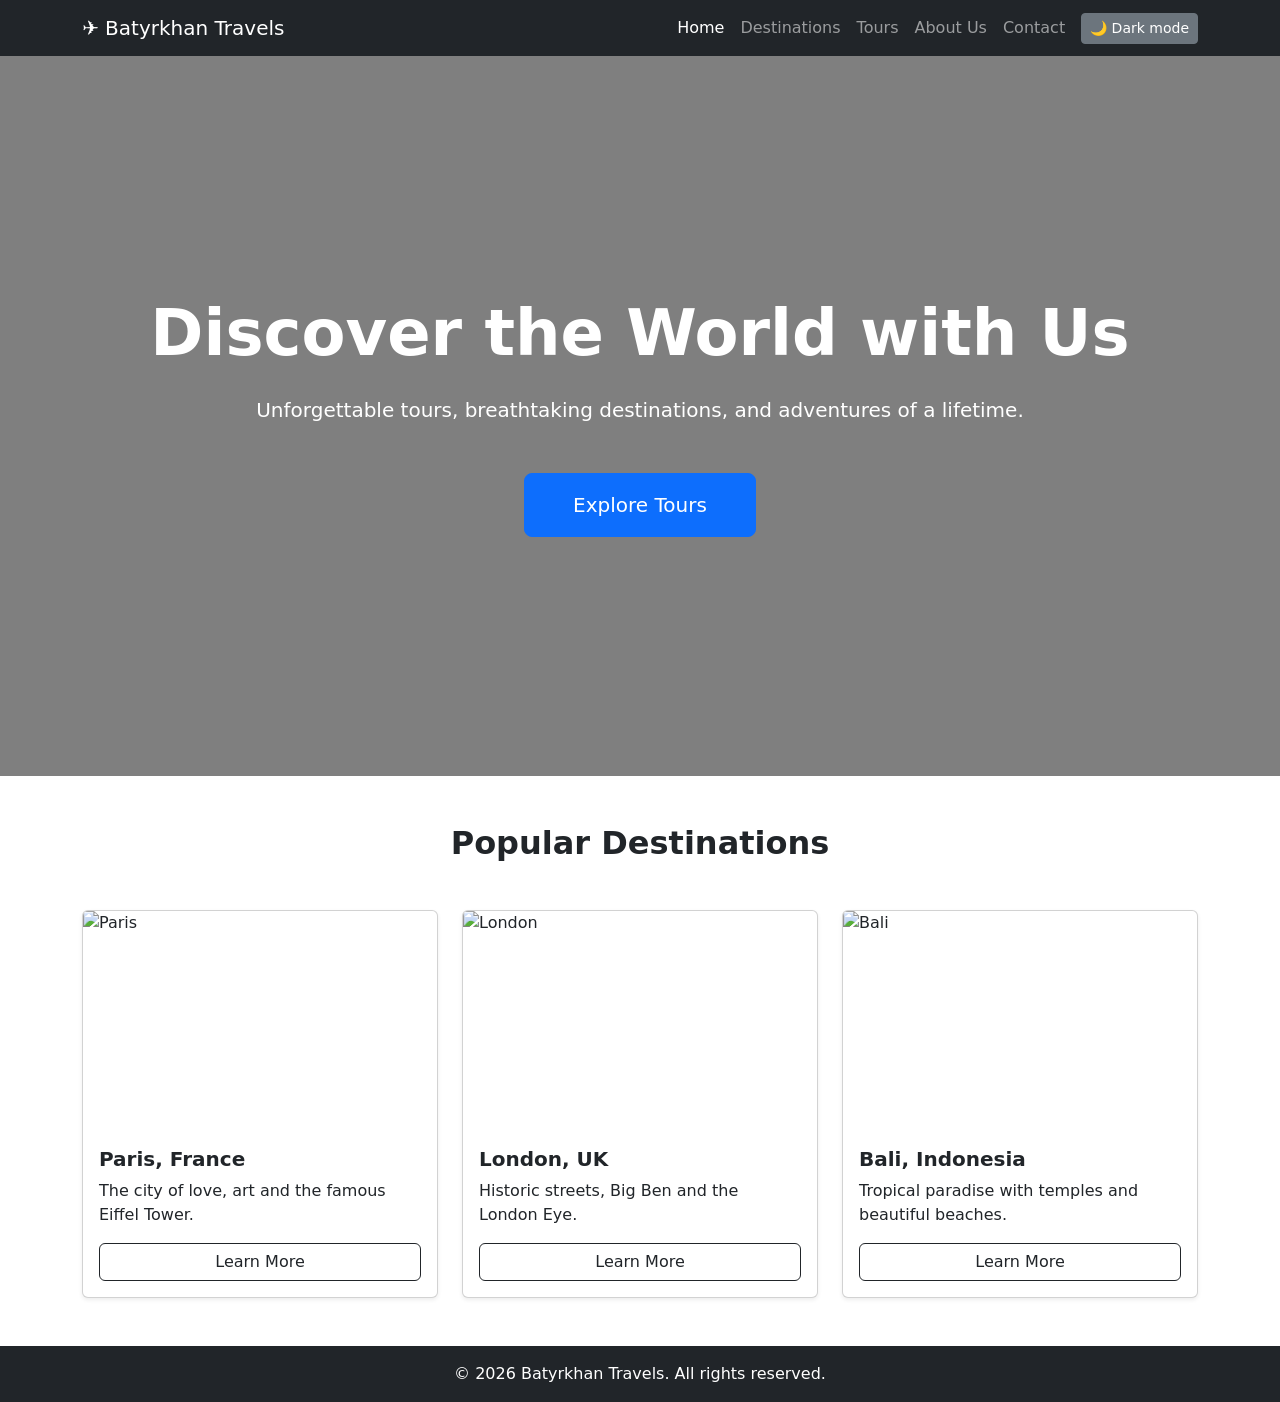
==== index.html @ 0d2ae260 "fix: restore truncated index and about pages" ====
<!DOCTYPE html>
<html lang="en">
<head>
    <meta charset="UTF-8">
    <meta name="viewport" content="width=device-width, initial-scale=1.0">
    <title>Batyrkhan Travels | Home</title>
    <link href="https://cdn.jsdelivr.net/npm/bootstrap@5.3.0/dist/css/bootstrap.min.css" rel="stylesheet">
    <link rel="stylesheet" href="styles.css">
</head>
<body>
    <nav class="navbar navbar-expand-lg navbar-dark bg-dark sticky-top">
        <div class="container">
            <a class="navbar-brand" href="index.html">✈️ Batyrkhan Travels</a>
            <button class="navbar-toggler" type="button" data-bs-toggle="collapse" data-bs-target="#navbarNav" aria-label="Open menu">
                <span class="navbar-toggler-icon"></span>
            </button>
            <div class="collapse navbar-collapse" id="navbarNav">
                <ul class="navbar-nav ms-auto align-items-lg-center">
                    <li class="nav-item"><a class="nav-link active" href="index.html">Home</a></li>
                    <li class="nav-item"><a class="nav-link" href="destinations.html">Destinations</a></li>
                    <li class="nav-item"><a class="nav-link" href="tours.html">Tours</a></li>
                    <li class="nav-item"><a class="nav-link" href="about.html">About Us</a></li>
                    <li class="nav-item"><a class="nav-link" href="contact.html">Contact</a></li>
                    <li class="nav-item"><button id="theme-btn" type="button" class="btn btn-sm btn-secondary ms-lg-2 mt-2 mt-lg-0">🌙 Dark mode</button></li>
                </ul>
            </div>
        </div>
    </nav>

    <main class="hero-section d-flex align-items-center text-center text-white">
        <div class="container">
            <h1 class="display-3 fw-bold mb-4">Discover the World with Us</h1>
            <p class="lead mb-5">Unforgettable tours, breathtaking destinations, and adventures of a lifetime.</p>
            <a href="tours.html" class="btn btn-primary btn-lg px-5 py-3">Explore Tours</a>
        </div>
    </main>

    <section class="container py-5">
        <h2 class="text-center mb-5 fw-bold">Popular Destinations</h2>

        <div class="row g-4">
            <div class="col-12 col-md-4">
                <div class="card h-100 shadow-sm destination-card">
                    <img src="https://images.unsplash.com/photo-1499856871958-5b9627545d1a?ixlib=rb-4.0.3&auto=format&fit=crop&w=600&q=80" class="card-img-top" alt="Paris">
                    <div class="card-body">
                        <h5 class="card-title fw-bold">Paris, France</h5>
                        <p class="card-text">The city of love, art and the famous Eiffel Tower.</p>
                        <a href="destinations.html" class="btn btn-outline-dark w-100">Learn More</a>
                    </div>
                </div>
            </div>

            <div class="col-12 col-md-4">
                <div class="card h-100 shadow-sm destination-card">
                    <img src="https://images.unsplash.com/photo-1513635269975-59663e0ac1ad?ixlib=rb-4.0.3&auto=format&fit=crop&w=600&q=80" class="card-img-top" alt="London">
                    <div class="card-body">
                        <h5 class="card-title fw-bold">London, UK</h5>
                        <p class="card-text">Historic streets, Big Ben and the London Eye.</p>
                        <a href="destinations.html" class="btn btn-outline-dark w-100">Learn More</a>
                    </div>
                </div>
            </div>

            <div class="col-12 col-md-4">
                <div class="card h-100 shadow-sm destination-card">
                    <img src="https://images.unsplash.com/photo-1582719478250-c89cae4dc85b?ixlib=rb-4.0.3&auto=format&fit=crop&w=600&q=80" class="card-img-top" alt="Bali">
                    <div class="card-body">
                        <h5 class="card-title fw-bold">Bali, Indonesia</h5>
                        <p class="card-text">Tropical paradise with temples and beautiful beaches.</p>
                        <a href="destinations.html" class="btn btn-outline-dark w-100">Learn More</a>
                    </div>
                </div>
            </div>
        </div>
    </section>

    <footer class="bg-dark text-white text-center py-3">
        <p class="mb-0">&copy; 2026 Batyrkhan Travels. All rights reserved.</p>
    </footer>

    <script src="https://cdn.jsdelivr.net/npm/bootstrap@5.3.0/dist/js/bootstrap.bundle.min.js"></script>
    <script src="https://code.jquery.com/jquery-3.7.1.min.js"></script>
    <script src="js/theme.js"></script>
    <script src="js/jquery-features.js"></script>
</body>
</html>
---- styles.css ----
/* ---------- General ---------- */
body {
    display: flex;
    flex-direction: column;
    min-height: 100vh;
    transition: background-color 0.3s, color 0.3s;
}

main {
    flex: 1;
}

.hero-section {
    min-height: 80vh;
    background: linear-gradient(rgba(0, 0, 0, 0.5), rgba(0, 0, 0, 0.5)),
        url("https://images.unsplash.com/photo-1507525428034-b723cf961d3e?auto=format&fit=crop&w=1600&q=80") center / cover;
}

.card-img-top {
    height: 220px;
    object-fit: cover;
}

.destination-card,
.tour-card {
    transition: transform 0.2s, box-shadow 0.2s;
}

.destination-card:hover,
.tour-card:hover {
    transform: translateY(-5px);
    box-shadow: 0 0.5rem 1rem rgba(0, 0, 0, 0.15) !important;
}

/* ---------- FAQ ---------- */
.faq-title {
    cursor: pointer;
    display: flex;
    justify-content: space-between;
}

.faq-title:hover {
    background-color: #e9ecef !important;
}

.faq-text {
    display: none;
}

/* ---------- Favorites ---------- */
.favorites-box {
    position: sticky;
    top: 80px;
}

/* ---------- Photo viewer ---------- */
.gallery-img {
    cursor: zoom-in;
}

.gallery-modal {
    display: none;
    position: fixed;
    inset: 0;
    z-index: 2000;
    background-color: rgba(0, 0, 0, 0.85);
    padding: 20px;
}

.gallery-content {
    position: relative;
    max-width: 900px;
    margin: 5vh auto 0;
}

.gallery-content img {
    width: 100%;
    max-height: 80vh;
    object-fit: contain;
    border-radius: 8px;
}

.gallery-close {
    position: absolute;
    top: -15px;
    right: -15px;
    border-radius: 50%;
    font-size: 1.4rem;
    line-height: 1;
}

/* ---------- Back to top button ---------- */
#to-top {
    display: none;
    position: fixed;
    right: 20px;
    bottom: 20px;
    z-index: 1500;
    width: 45px;
    height: 45px;
    border-radius: 50%;
    font-size: 1.2rem;
}

/* ---------- Dark theme (class is added by theme.js) ---------- */
body.dark-theme {
    background-color: #121212;
    color: #f8f9fa;
}

body.dark-theme .card,
body.dark-theme .feature-box,
body.dark-theme .faq-item,
body.dark-theme .bg-light,
body.dark-theme .bg-white,
body.dark-theme .list-group-item {
    background-color: #212529 !important;
    color: #f8f9fa !important;
    border-color: #343a40 !important;
}

body.dark-theme .faq-title:hover {
    background-color: #343a40 !important;
}

body.dark-theme .text-muted,
body.dark-theme .form-text {
    color: #adb5bd !important;
}

body.dark-theme .btn-outline-dark {
    color: #f8f9fa;
    border-color: #f8f9fa;
}

body.dark-theme .form-control,
body.dark-theme .form-select {
    background-color: #2b3035;
    color: #fff;
    border-color: #495057;
}

body.dark-theme .form-control::placeholder {
    color: #8c959f;
}
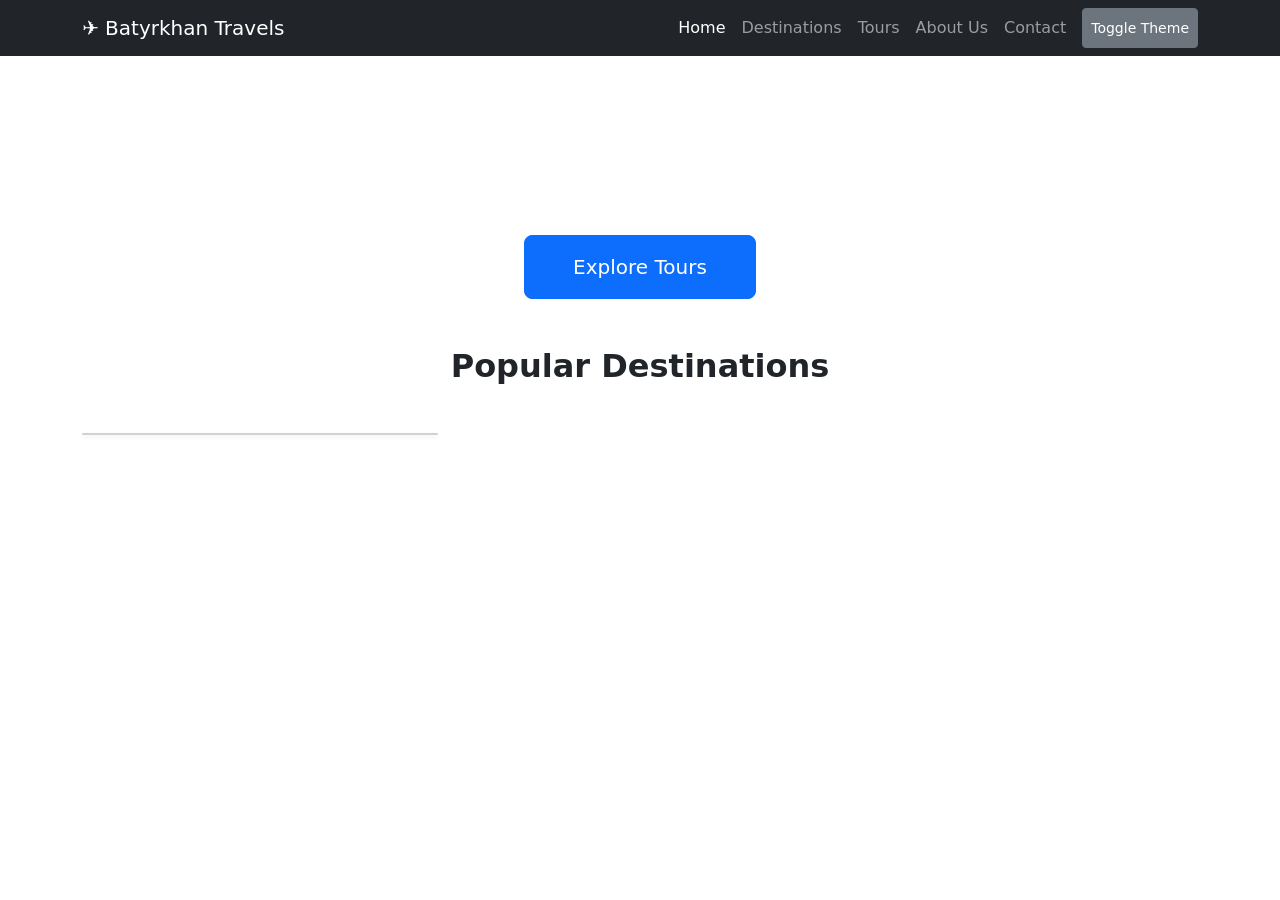
==== commit eac9c6b4: "Add files via upload" ====
--- a/index.html
+++ b/index.html
@@ -1,86 +1,45 @@
-<!DOCTYPE html>
-<html lang="en">
-<head>
-    <meta charset="UTF-8">
-    <meta name="viewport" content="width=device-width, initial-scale=1.0">
-    <title>Batyrkhan Travels | Home</title>
-    <link href="https://cdn.jsdelivr.net/npm/bootstrap@5.3.0/dist/css/bootstrap.min.css" rel="stylesheet">
-    <link rel="stylesheet" href="styles.css">
-</head>
-<body>
-    <nav class="navbar navbar-expand-lg navbar-dark bg-dark sticky-top">
-        <div class="container">
-            <a class="navbar-brand" href="index.html">✈️ Batyrkhan Travels</a>
-            <button class="navbar-toggler" type="button" data-bs-toggle="collapse" data-bs-target="#navbarNav" aria-label="Open menu">
-                <span class="navbar-toggler-icon"></span>
-            </button>
-            <div class="collapse navbar-collapse" id="navbarNav">
-                <ul class="navbar-nav ms-auto align-items-lg-center">
-                    <li class="nav-item"><a class="nav-link active" href="index.html">Home</a></li>
-                    <li class="nav-item"><a class="nav-link" href="destinations.html">Destinations</a></li>
-                    <li class="nav-item"><a class="nav-link" href="tours.html">Tours</a></li>
-                    <li class="nav-item"><a class="nav-link" href="about.html">About Us</a></li>
-                    <li class="nav-item"><a class="nav-link" href="contact.html">Contact</a></li>
-                    <li class="nav-item"><button id="theme-btn" type="button" class="btn btn-sm btn-secondary ms-lg-2 mt-2 mt-lg-0">🌙 Dark mode</button></li>
-                </ul>
-            </div>
-        </div>
-    </nav>
-
-    <main class="hero-section d-flex align-items-center text-center text-white">
-        <div class="container">
-            <h1 class="display-3 fw-bold mb-4">Discover the World with Us</h1>
-            <p class="lead mb-5">Unforgettable tours, breathtaking destinations, and adventures of a lifetime.</p>
-            <a href="tours.html" class="btn btn-primary btn-lg px-5 py-3">Explore Tours</a>
-        </div>
-    </main>
-
-    <section class="container py-5">
-        <h2 class="text-center mb-5 fw-bold">Popular Destinations</h2>
-
-        <div class="row g-4">
-            <div class="col-12 col-md-4">
-                <div class="card h-100 shadow-sm destination-card">
-                    <img src="https://images.unsplash.com/photo-1499856871958-5b9627545d1a?ixlib=rb-4.0.3&auto=format&fit=crop&w=600&q=80" class="card-img-top" alt="Paris">
-                    <div class="card-body">
-                        <h5 class="card-title fw-bold">Paris, France</h5>
-                        <p class="card-text">The city of love, art and the famous Eiffel Tower.</p>
-                        <a href="destinations.html" class="btn btn-outline-dark w-100">Learn More</a>
-                    </div>
-                </div>
-            </div>
-
-            <div class="col-12 col-md-4">
-                <div class="card h-100 shadow-sm destination-card">
-                    <img src="https://images.unsplash.com/photo-1513635269975-59663e0ac1ad?ixlib=rb-4.0.3&auto=format&fit=crop&w=600&q=80" class="card-img-top" alt="London">
-                    <div class="card-body">
-                        <h5 class="card-title fw-bold">London, UK</h5>
-                        <p class="card-text">Historic streets, Big Ben and the London Eye.</p>
-                        <a href="destinations.html" class="btn btn-outline-dark w-100">Learn More</a>
-                    </div>
-                </div>
-            </div>
-
-            <div class="col-12 col-md-4">
-                <div class="card h-100 shadow-sm destination-card">
-                    <img src="https://images.unsplash.com/photo-1582719478250-c89cae4dc85b?ixlib=rb-4.0.3&auto=format&fit=crop&w=600&q=80" class="card-img-top" alt="Bali">
-                    <div class="card-body">
-                        <h5 class="card-title fw-bold">Bali, Indonesia</h5>
-                        <p class="card-text">Tropical paradise with temples and beautiful beaches.</p>
-                        <a href="destinations.html" class="btn btn-outline-dark w-100">Learn More</a>
-                    </div>
-                </div>
-            </div>
-        </div>
-    </section>
-
-    <footer class="bg-dark text-white text-center py-3">
-        <p class="mb-0">&copy; 2026 Batyrkhan Travels. All rights reserved.</p>
-    </footer>
-
-    <script src="https://cdn.jsdelivr.net/npm/bootstrap@5.3.0/dist/js/bootstrap.bundle.min.js"></script>
-    <script src="https://code.jquery.com/jquery-3.7.1.min.js"></script>
-    <script src="js/theme.js"></script>
-    <script src="js/jquery-features.js"></script>
-</body>
-</html>
+<!DOCTYPE html>
+<html lang="en">
+<head>
+    <meta charset="UTF-8">
+    <meta name="viewport" content="width=device-width, initial-scale=1.0">
+    <title>Batyrkhan Travels | Home</title>
+    <link href="https://cdn.jsdelivr.net/npm/bootstrap@5.3.0/dist/css/bootstrap.min.css" rel="stylesheet">
+    <link rel="stylesheet" href="styles.css">
+</head>
+<body>
+    <nav class="navbar navbar-expand-lg navbar-dark bg-dark">
+        <div class="container">
+            <a class="navbar-brand" href="index.html">✈️ Batyrkhan Travels</a>
+        
+            <button class="navbar-toggler" type="button" data-bs-toggle="collapse" data-bs-target="#navbarNav">
+                <span class="navbar-toggler-icon"></span>
+            </button>
+            
+            <div class="collapse navbar-collapse" id="navbarNav">
+                <ul class="navbar-nav ms-auto">
+                    <li class="nav-item"><a class="nav-link active" href="index.html">Home</a></li>
+                    <li class="nav-item"><a class="nav-link" href="destinations.html">Destinations</a></li>
+                    <li class="nav-item"><a class="nav-link" href="tours.html">Tours</a></li>
+                    <li class="nav-item"><a class="nav-link" href="about.html">About Us</a></li>
+                    <li class="nav-item"><a class="nav-link" href="contact.html">Contact</a></li>
+                    <button id="theme-btn" class="btn btn-sm btn-secondary ms-2">Toggle Theme</button>
+                </ul>
+            </div>
+        </div>
+    </nav>
+
+    <main class="hero-section d-flex align-items-center text-center text-white">
+        <div class="container">
+            <h1 class="display-3 fw-bold mb-4">Discover the World with Us</h1>
+            <p class="lead mb-5">Unforgettable tours, breathtaking destinations, and adventures of a lifetime.</p>
+            <a href="tours.html" class="btn btn-primary btn-lg px-5 py-3">Explore Tours</a>
+        </div>
+    </main>
+    <section class="container py-5">
+        <h2 class="text-center mb-5 fw-bold">Popular Destinations</h2>
+        
+        <div class="row g-4">
+            <div class="col-12 col-md-4">
+                <div class="card h-100 shadow-sm destination-card">
+                    <img src="https://images.unsplash.com/photo-1499856871958-5b9627545d1a?ixlib=rb-4.0.3&auto=format&fit=crop&w=600&q=80" class="card-img
--- a/styles.css
+++ b/styles.css
@@ -1,145 +1,25 @@
-/* ---------- General ---------- */
-body {
-    display: flex;
-    flex-direction: column;
-    min-height: 100vh;
-    transition: background-color 0.3s, color 0.3s;
-}
-
-main {
-    flex: 1;
-}
-
-.hero-section {
-    min-height: 80vh;
-    background: linear-gradient(rgba(0, 0, 0, 0.5), rgba(0, 0, 0, 0.5)),
-        url("https://images.unsplash.com/photo-1507525428034-b723cf961d3e?auto=format&fit=crop&w=1600&q=80") center / cover;
-}
-
-.card-img-top {
-    height: 220px;
-    object-fit: cover;
-}
-
-.destination-card,
-.tour-card {
-    transition: transform 0.2s, box-shadow 0.2s;
-}
-
-.destination-card:hover,
-.tour-card:hover {
-    transform: translateY(-5px);
-    box-shadow: 0 0.5rem 1rem rgba(0, 0, 0, 0.15) !important;
-}
-
-/* ---------- FAQ ---------- */
-.faq-title {
-    cursor: pointer;
-    display: flex;
-    justify-content: space-between;
-}
-
-.faq-title:hover {
-    background-color: #e9ecef !important;
-}
-
-.faq-text {
-    display: none;
-}
-
-/* ---------- Favorites ---------- */
-.favorites-box {
-    position: sticky;
-    top: 80px;
-}
-
-/* ---------- Photo viewer ---------- */
-.gallery-img {
-    cursor: zoom-in;
-}
-
-.gallery-modal {
-    display: none;
-    position: fixed;
-    inset: 0;
-    z-index: 2000;
-    background-color: rgba(0, 0, 0, 0.85);
-    padding: 20px;
-}
-
-.gallery-content {
-    position: relative;
-    max-width: 900px;
-    margin: 5vh auto 0;
-}
-
-.gallery-content img {
-    width: 100%;
-    max-height: 80vh;
-    object-fit: contain;
-    border-radius: 8px;
-}
-
-.gallery-close {
-    position: absolute;
-    top: -15px;
-    right: -15px;
-    border-radius: 50%;
-    font-size: 1.4rem;
-    line-height: 1;
-}
-
-/* ---------- Back to top button ---------- */
-#to-top {
-    display: none;
-    position: fixed;
-    right: 20px;
-    bottom: 20px;
-    z-index: 1500;
-    width: 45px;
-    height: 45px;
-    border-radius: 50%;
-    font-size: 1.2rem;
-}
-
-/* ---------- Dark theme (class is added by theme.js) ---------- */
-body.dark-theme {
-    background-color: #121212;
-    color: #f8f9fa;
-}
-
-body.dark-theme .card,
-body.dark-theme .feature-box,
-body.dark-theme .faq-item,
-body.dark-theme .bg-light,
-body.dark-theme .bg-white,
-body.dark-theme .list-group-item {
-    background-color: #212529 !important;
-    color: #f8f9fa !important;
-    border-color: #343a40 !important;
-}
-
-body.dark-theme .faq-title:hover {
-    background-color: #343a40 !important;
-}
-
-body.dark-theme .text-muted,
-body.dark-theme .form-text {
-    color: #adb5bd !important;
-}
-
-body.dark-theme .btn-outline-dark {
-    color: #f8f9fa;
-    border-color: #f8f9fa;
-}
-
-body.dark-theme .form-control,
-body.dark-theme .form-select {
-    background-color: #2b3035;
-    color: #fff;
-    border-color: #495057;
-}
-
-body.dark-theme .form-control::placeholder {
-    color: #8c959f;
-}
+/*Dark Theme Adjustments*/
+body.bg-dark {
+    background-color: #121212 !important;
+}
+
+body.bg-dark .card,
+body.bg-dark .feature-box,
+body.bg-dark .faq-item,
+body.bg-dark .bg-light,
+body.bg-dark .bg-white {
+    background-color: #212529 !important;
+    color: #f8f9fa !important;
+    border-color: #343a40 !important;
+}
+
+body.bg-dark .text-muted {
+    color: #adb5bd !important;
+}
+
+body.bg-dark .form-control,
+body.bg-dark .form-select {
+    background-color: #2b3035;
+    color: #fff;
+    border-color: #495057;
+}
